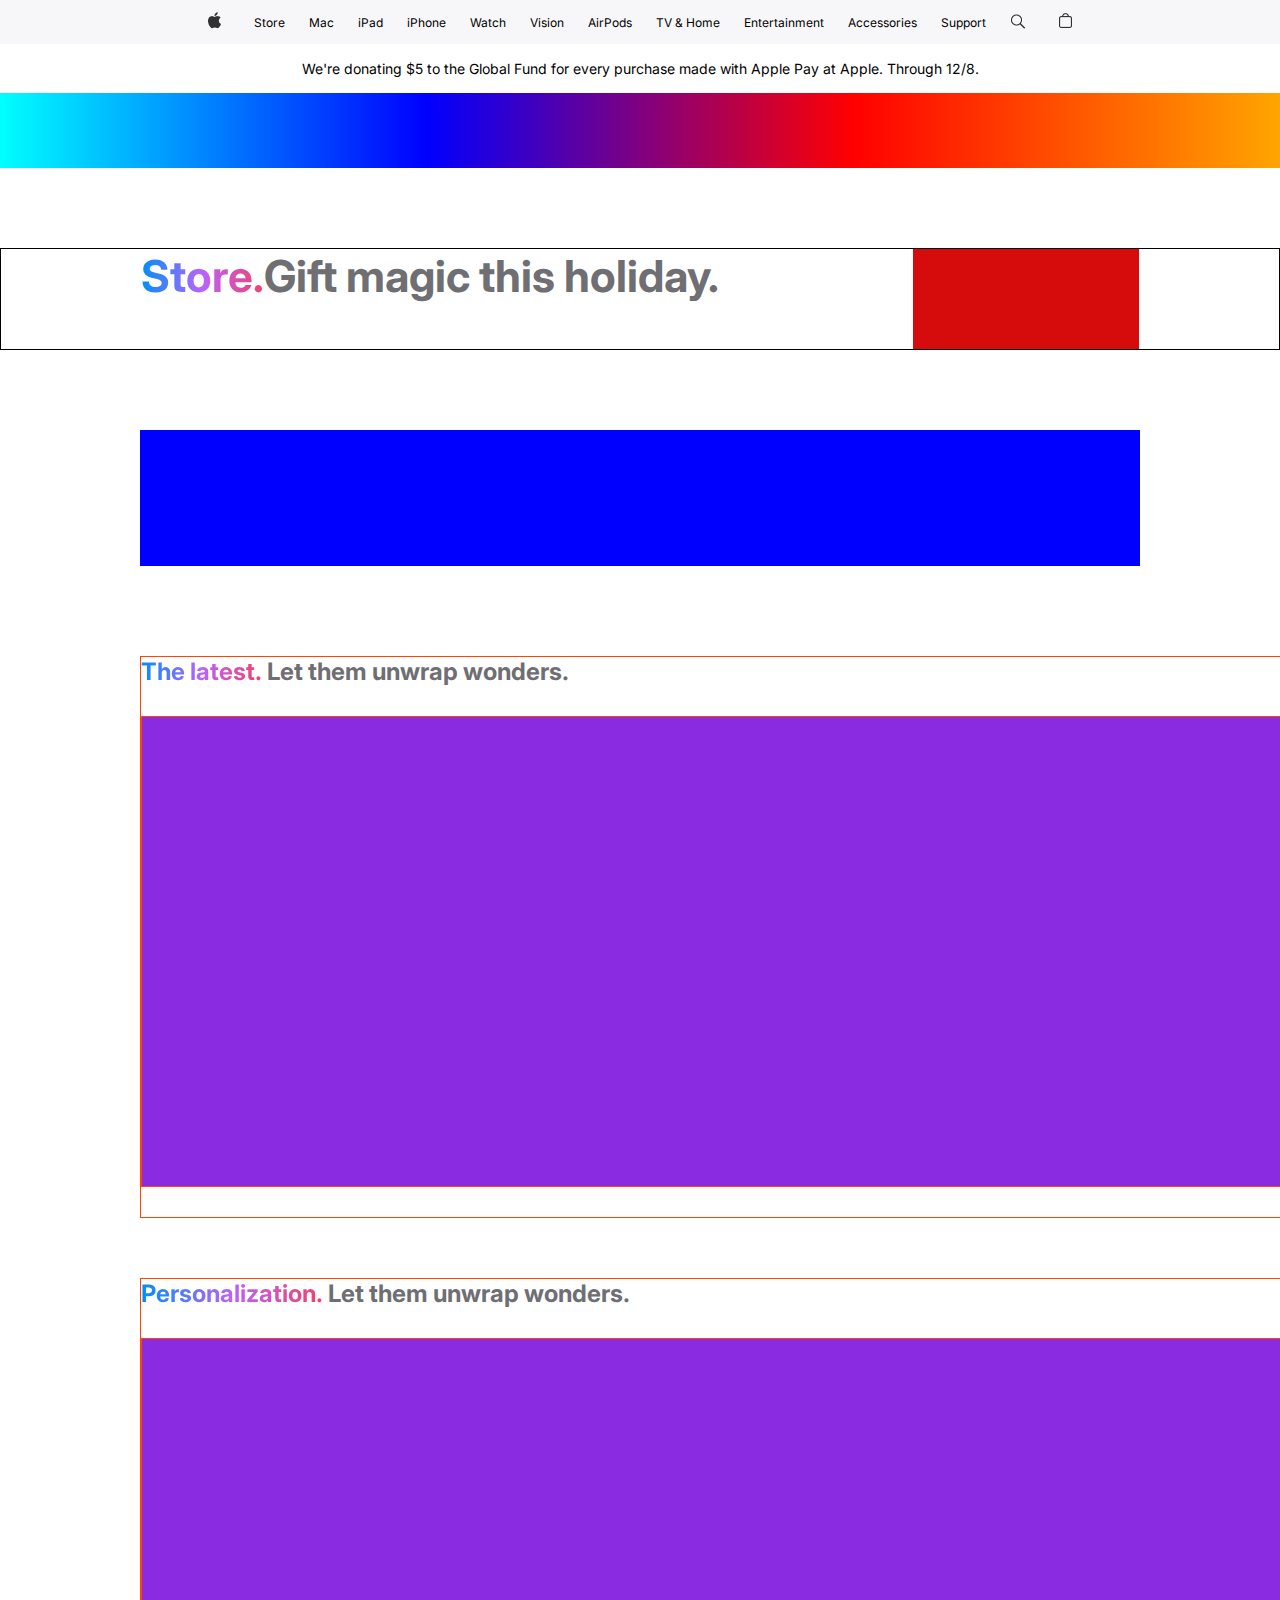
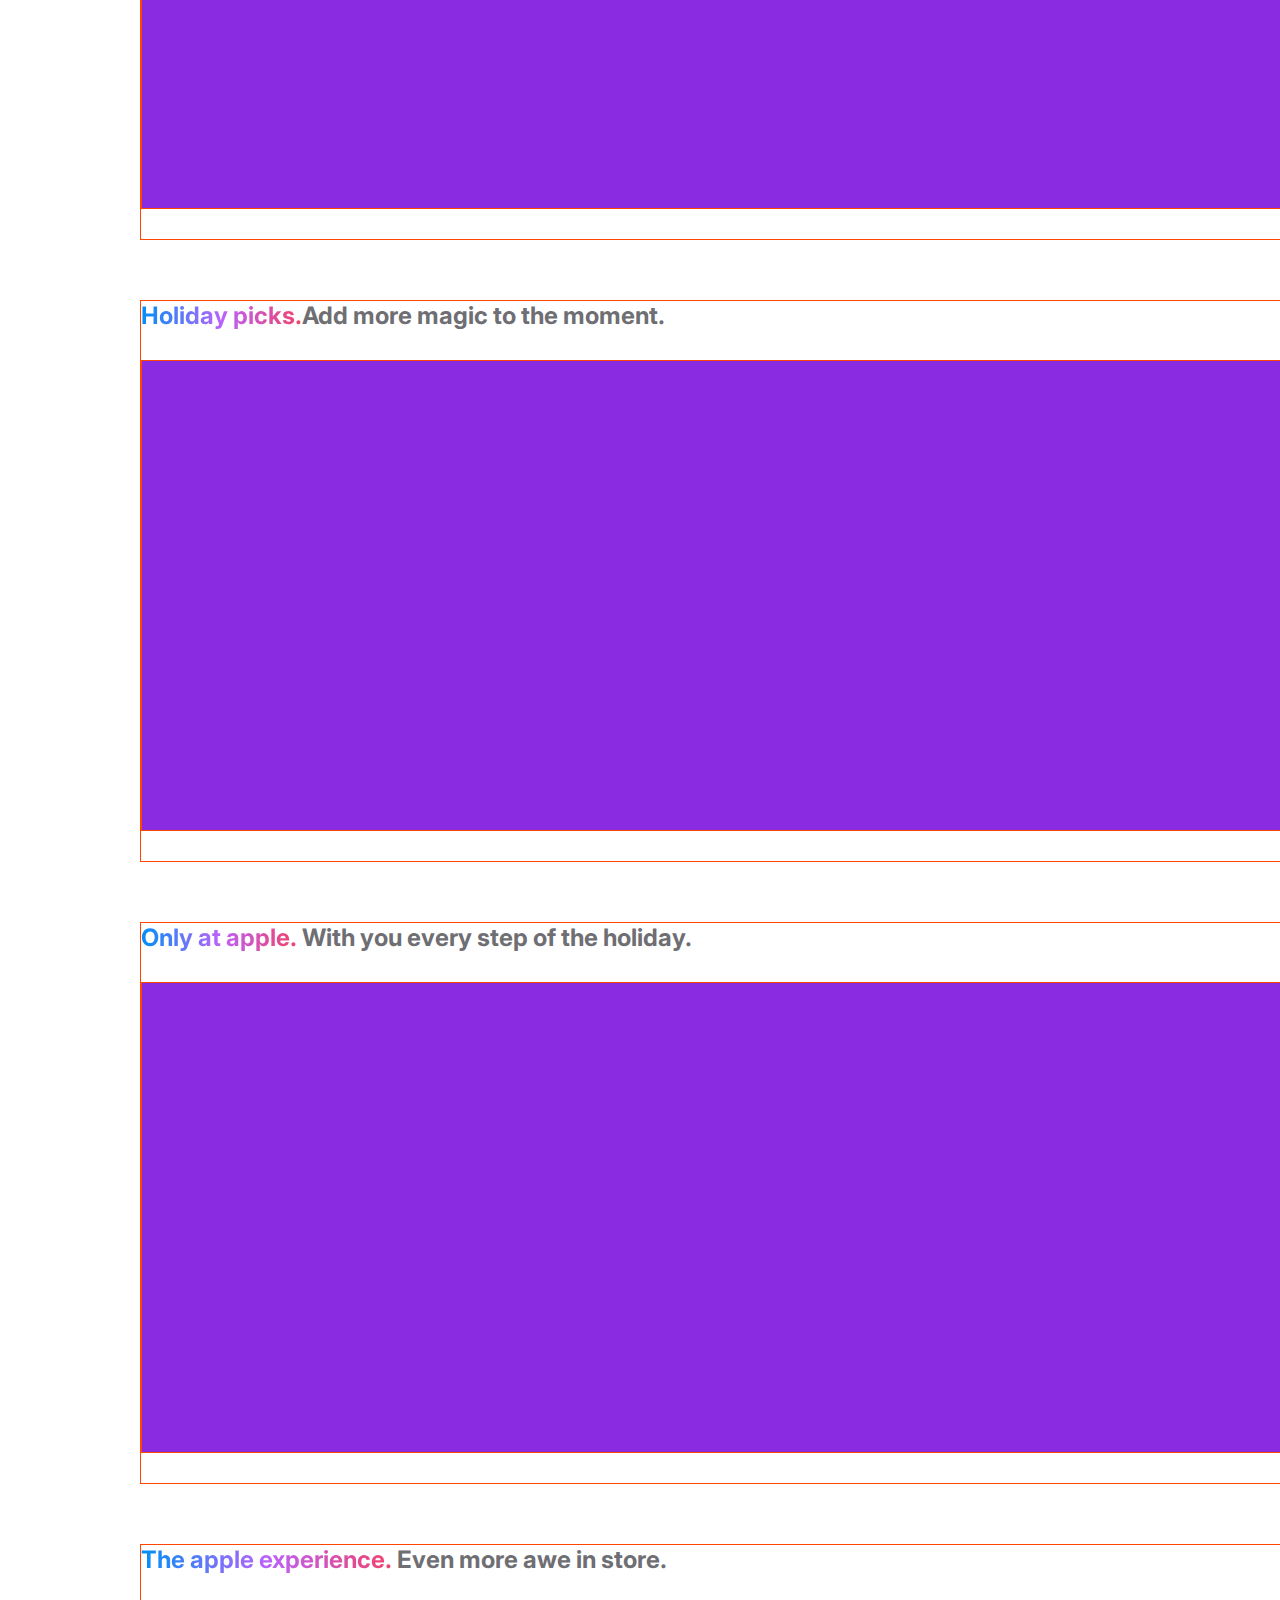
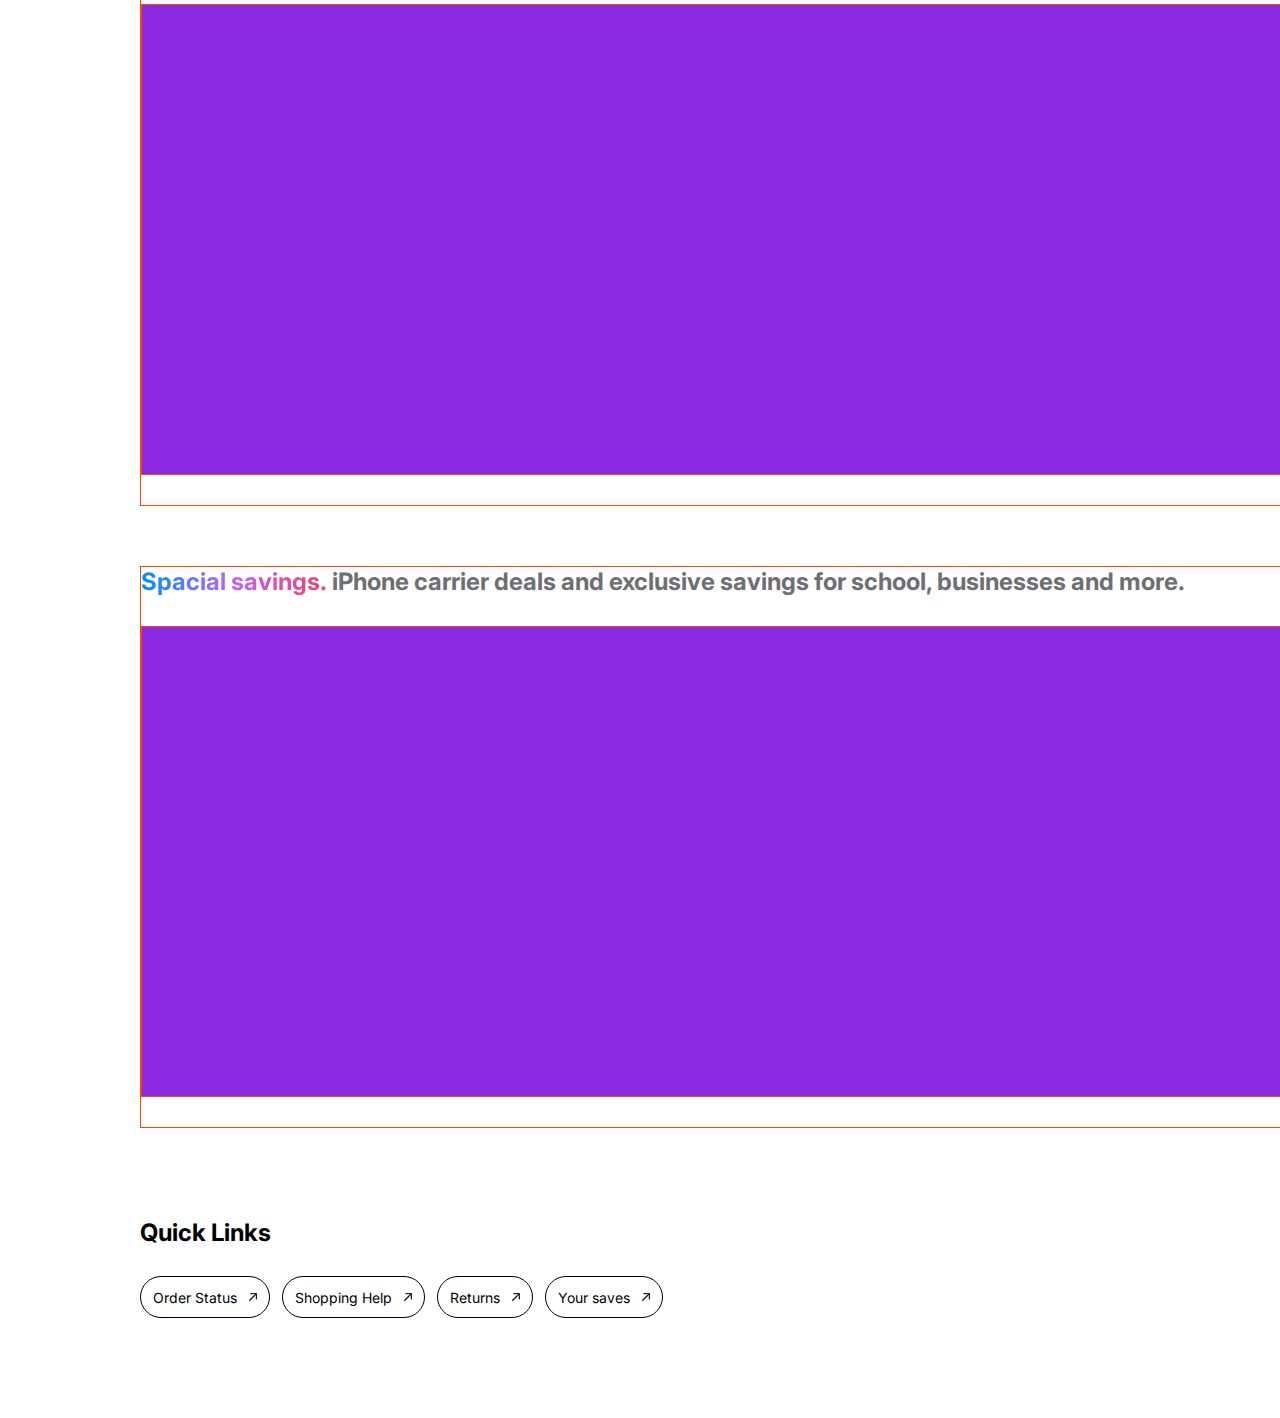
==== store.html @ 97eb2286 "day06" ====
<!DOCTYPE html>
<html lang="en">
  <head>
    <meta charset="UTF-8" />
    <meta name="viewport" content="width=device-width, initial-scale=1.0" />
    <title>Apple Store</title>
    <link rel="stylesheet" href="./store.css" />
    <link rel="preconnect" href="https://fonts.googleapis.com" />
    <link rel="preconnect" href="https://fonts.gstatic.com" crossorigin />
    <link
      href="https://fonts.googleapis.com/css2?family=Bebas+Neue&family=Hanuman:wght@100;300;400;700;900&family=Inter:ital,opsz,wght@0,14..32,100..900;1,14..32,100..900&family=Montserrat:ital,wght@0,100..900;1,100..900&display=swap"
      rel="stylesheet"
    />
  </head>
  <body>
    <header class="header">
      <nav class="navigation">
        <a class="navigating-images"
          ><img src="./images-logo/Item → Link - Apple.png" alt="apple"
        /></a>
        <a href="./store.html">Store</a>
        <a href="">Mac</a>
        <a href="">iPad</a>
        <a href="">iPhone</a>
        <a href="">Watch</a>
        <a href="">Vision</a>
        <a href="">AirPods</a>
        <a href="">TV & Home</a>
        <a href="">Entertainment</a>
        <a href="">Accessories</a>
        <a href="">Support</a>
        <a class="navigating-images" href=""
          ><img src="./images-logo/SVG.png" alt="search"
        /></a>
        <a class="navigating-images" href=""
          ><img src="./images-logo/Button - Shopping Bag.png" alt="shopping"
        /></a>
      </nav>

      <div class="promotion">
        We're donating $5 to the Global Fund for every purchase made with Apple
        Pay at Apple. Through 12/8.
      </div>
      <div class="gradient-shadow"></div>
      <div class="gift-magic-this-holiday">
        <div>
          <h1><span>Store. </span> Gift magic this holiday.</h1>
        </div>
        <div class="need-shoping-help"></div>
      </div>
      <div class="products-list">
        <div class="item01 items"></div>
        <div class="item02 items"></div>
        <div class="item03 items"></div>
        <div class="item04 items"></div>
        <div class="item05 items"></div>
        <div class="item06 items"></div>
        <div class="item07 items"></div>
        <div class="item08 items"></div>
        <div class="item09 items"></div>
        <div class="item10 items"></div>
        <div class="item11 items"></div>
      </div>
    </header>
    <main class="main">
      <div class="main-div-1">
        <h2><span>The latest.</span> Let them unwrap wonders.</h2>
        <div></div>
      </div>
      <div class="main-div-2">
        <h2><span>Personalization.</span> Let them unwrap wonders.</h2>
        <div></div>
      </div>
      <div class="main-div-3">
        <h2><span>Holiday picks.</span>Add more magic to the moment.</h2>
        <div></div>
      </div>
      <div class="main-div-4">
        <h2><span>Only at apple.</span> With you every step of the holiday.</h2>
        <div></div>
      </div>
      <div class="main-div-5">
        <h2><span>The apple experience.</span> Even more awe in store.</h2>
        <div></div>
      </div>
      <div class="main-div-6">
        <h2>
          <span>Spacial savings.</span> iPhone carrier deals and exclusive
          savings for school, businesses and more.
        </h2>
        <div></div>
      </div>
    </main>
    <footer class="footer">
      <h2>Quick Links</h2>
      <div>
        <div>Order Status<span></span></div>
        <div>Shopping Help<span></span></div>
        <div>Returns<span></span></div>
        <div>Your saves<span></span></div>
      </div>
    </footer>
  </body>
</html>
---- store.css ----
* {
  margin: 0px;
  padding: 0px;
  font-family: "inter";
}
.header {
  width: 100vw;
  display: flex;
  flex-direction: column;
  font-weight: 400;
}
.header * {
  display: flex;
  justify-content: center;
  align-items: center;
  color: black;
}
.navigation a {
  text-decoration: none;
}
.navigation {
  gap: 24px;
  height: 44px;
  font-size: 12px;
  background: #f5f5f7cc;
}

.promotion {
  height: 44px;
  font-size: 14px;
  text-align: center;
  padding: 16px 10px;
  height: min-content;
}

.gradient-shadow {
  width: 100vw;
  height: 75px;

  background: linear-gradient(to right, cyan, blue, red, orange);
}

.gift-magic-this-holiday {
  margin: 80px 0px;
  width: auto;
  height: 100px;
  padding: 0px 140px;
  justify-content: space-between;
  border: 1px solid black;
}

.gift-magic-this-holiday div:first-child {
  width: max-content;
  margin-bottom: auto;
}

.gift-magic-this-holiday div:first-child h1 {
  color: #6e6e73;
  font-size: 44px;
  font-weight: 700;
}
.gift-magic-this-holiday div:first-child h1 span {
  background: linear-gradient(90deg, #0090f7 0%, #ba62fc 50%, #f2416b 100%);
  background-clip: text;
  color: transparent;
}

.gift-magic-this-holiday div:last-child {
  width: 226px;
  height: 100%;
  background-color: rgb(214, 12, 12);
}
.need-shoping-help {
  display: grid;
  /* grid-template-columns:; */
  grid-template-rows: repeat(2, 1fr);
  gap: 16px;
}
.products-list {
  width: 100;
  height: 136px;
  padding: 0px 140px;
  justify-content: space-between;
}
.items {
  width: 136px;
  height: 100%;
  background-color: blue;
}

.main {
  margin: 60px 0px;
  padding-left: 140px;
  display: flex;
  flex-direction: column;
  justify-content: space-between;
}

.main div {
  height: 560px;
  width: 100%;
  border: 1px solid orangered;
  display: flex;
  flex-direction: column;
  justify-content: space-between;
  margin: 30px 0px;
}

.main div div {
  background-color: blueviolet;
  height: 500px;
}

.main div h2 span {
  background: linear-gradient(90deg, #0090f7 0%, #ba62fc 50%, #f2416b 100%);
  background-clip: text;
  color: transparent;
  font-size: 24px;
  font-weight: 700;
}

.main div h2 {
  color: #6e6e73;
}

.footer {
  width: 100%;
  height: 100px;
  margin: 0px 0px 100px 140px;
  display: flex;
  flex-direction: column;
  justify-content: space-between;
}

.footer div {
  display: flex;
  gap: 12px;
}
.footer div div {
  border: 1px solid black;
  border-radius: 100px;
  height: 40px;
  align-items: center;
  font-size: 14px;
  padding: 0px 12px;
}

.footer div div span {
  width: 8px;
  height: 8px;
  background: url(.//images-logo/Vector\(2\).png) center/cover no-repeat;
}
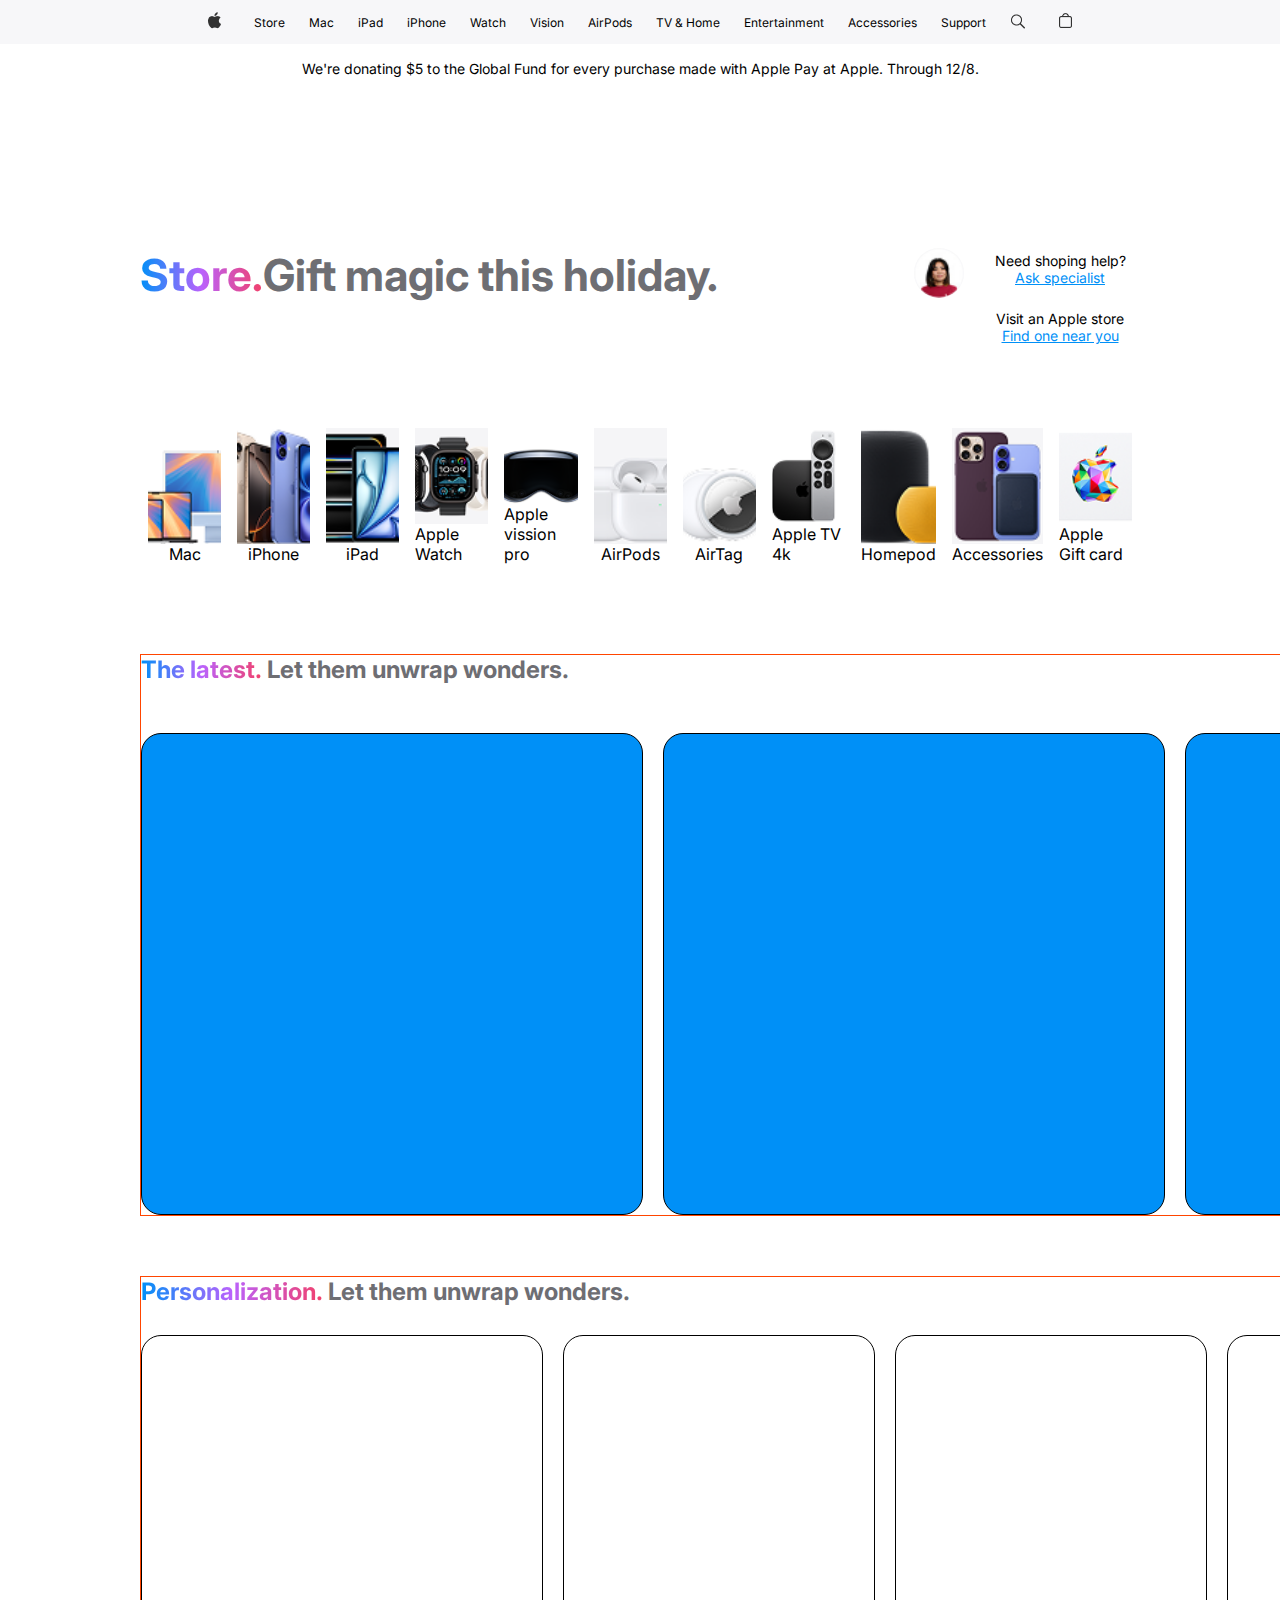
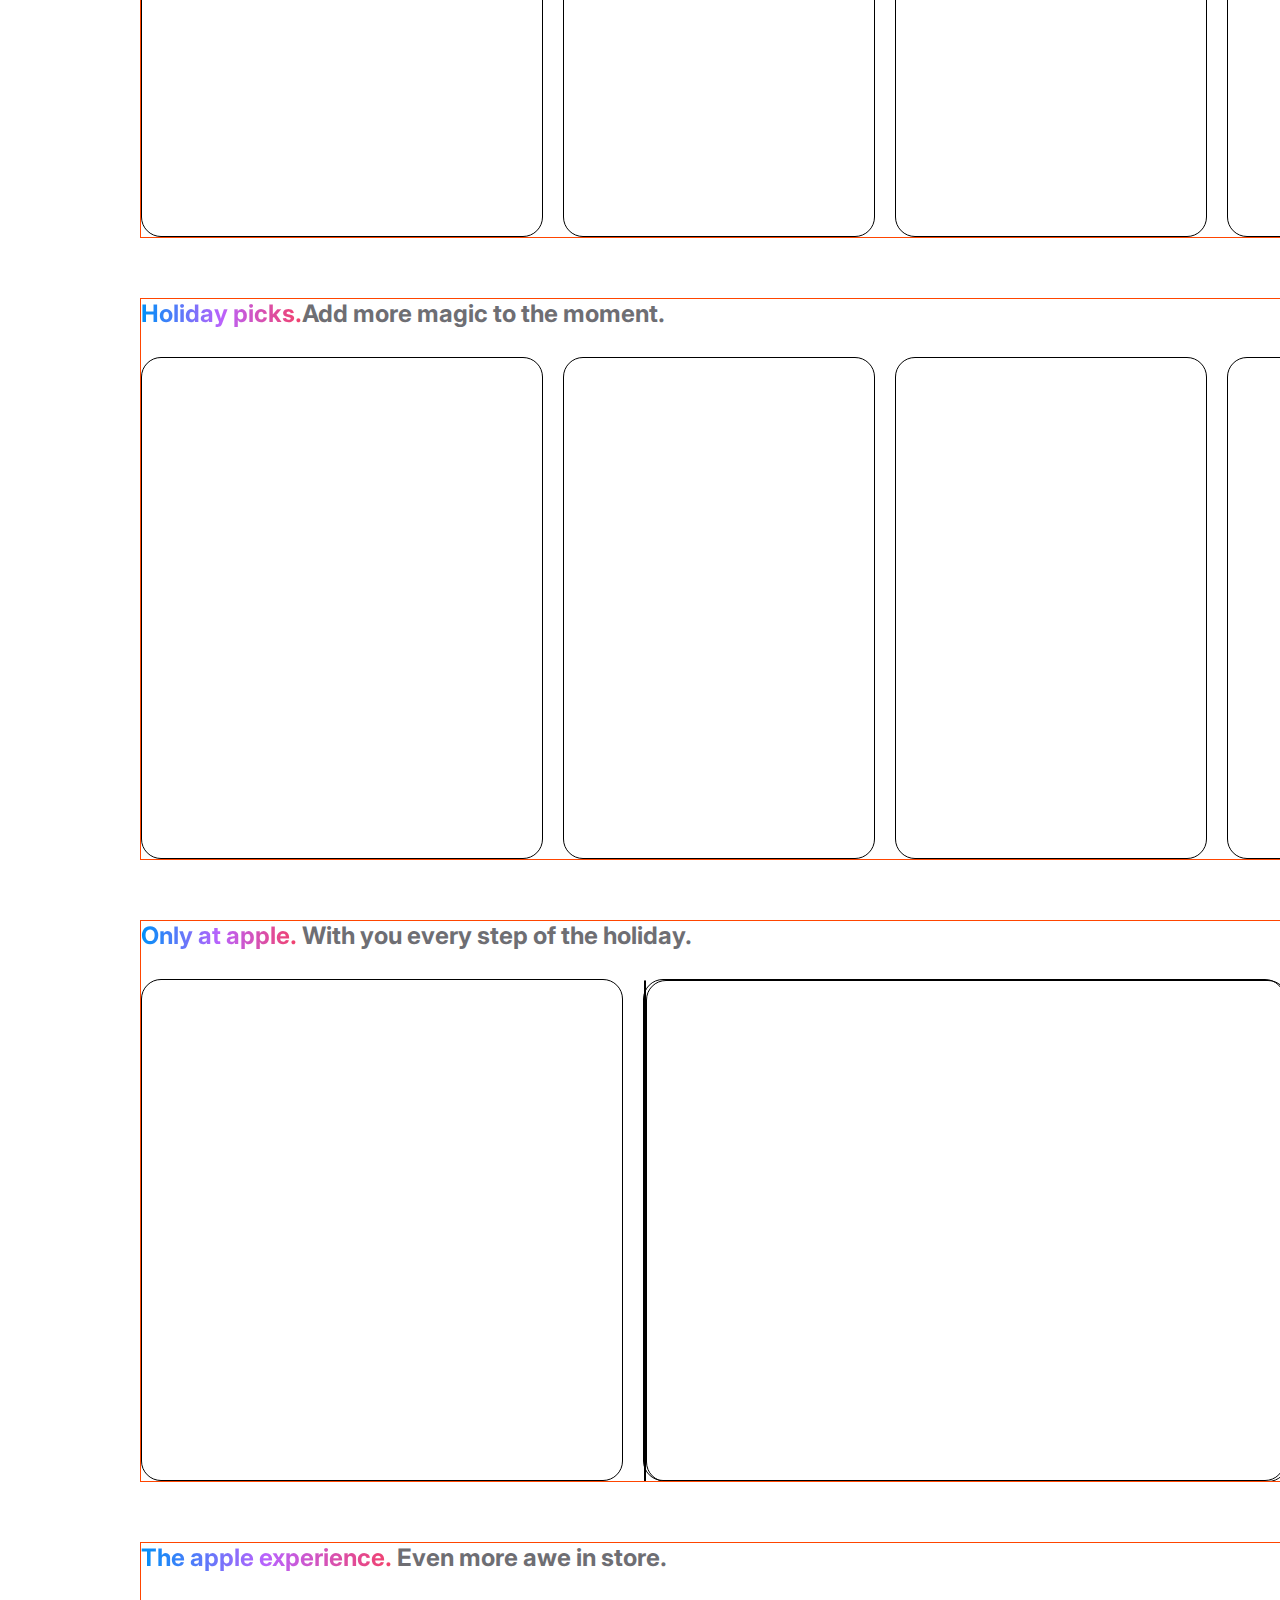
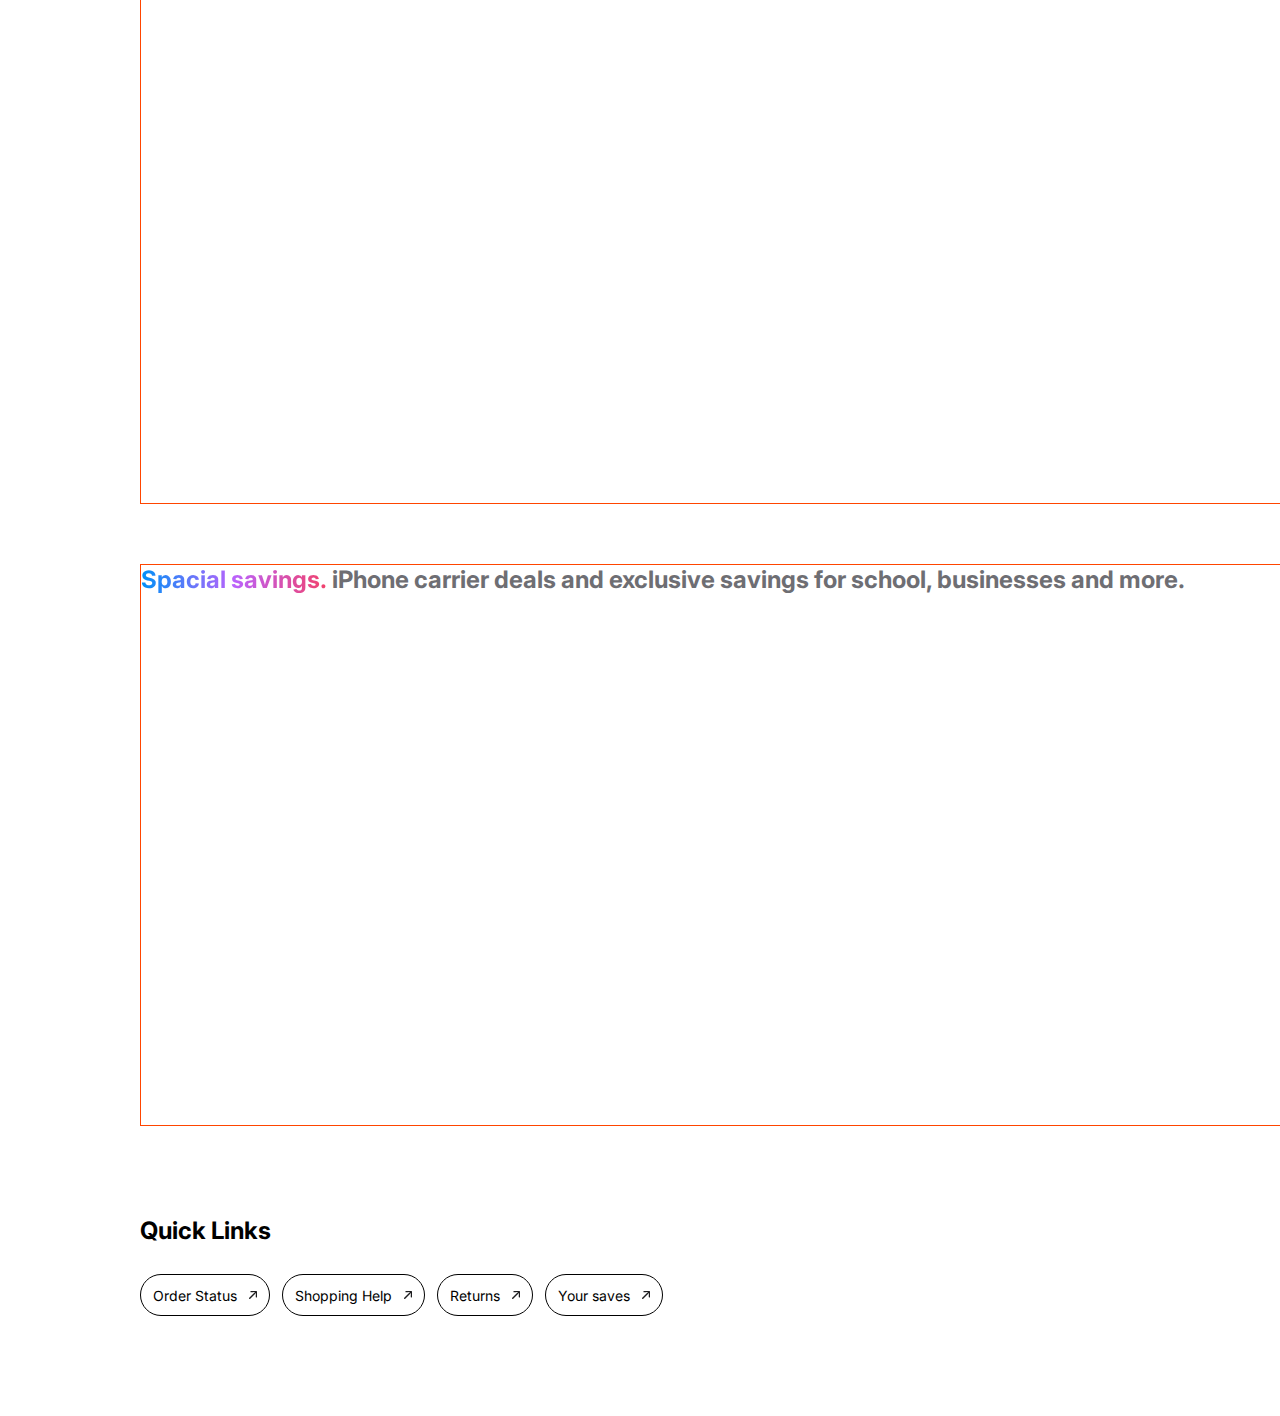
==== commit aab3a4dd: "aa" ====
--- a/store.html
+++ b/store.html
@@ -44,53 +44,143 @@
       <div class="gradient-shadow"></div>
       <div class="gift-magic-this-holiday">
         <div>
-          <h1><span>Store. </span> Gift magic this holiday.</h1>
+          <h1><span>Store.</span> Gift magic this holiday.</h1>
         </div>
-        <div class="need-shoping-help"></div>
+        <div class="need-shoping-help">
+          <div class="need-shoping-help-prf"></div>
+          <div class="need-shoping-help-ask">
+            <p>Need shoping help?</p>
+            <p>Ask specialist</p>
+          </div>
+          <div class="need-shoping-help-find">
+            <p>Visit an Apple store</p>
+            <p>Find one near you</p>
+          </div>
+        </div>
       </div>
+
       <div class="products-list">
-        <div class="item01 items"></div>
-        <div class="item02 items"></div>
-        <div class="item03 items"></div>
-        <div class="item04 items"></div>
-        <div class="item05 items"></div>
-        <div class="item06 items"></div>
-        <div class="item07 items"></div>
-        <div class="item08 items"></div>
-        <div class="item09 items"></div>
-        <div class="item10 items"></div>
-        <div class="item11 items"></div>
+        <div class="item01 items">
+          <div class="item-img01"></div>
+          <p>Mac</p>
+        </div>
+        <div class="item02 items">
+          <div class="item-img02"></div>
+          <p>iPhone</p>
+        </div>
+        <div class="item03 items">
+          <div class="item-img03"></div>
+          <p>iPad</p>
+        </div>
+        <div class="item04 items">
+          <div class="item-img04"></div>
+          <p>Apple Watch</p>
+        </div>
+        <div class="item05 items">
+          <div class="item-img05"></div>
+          <p>Apple vission pro</p>
+        </div>
+        <div class="item06 items">
+          <div class="item-img06"></div>
+          <p>AirPods</p>
+        </div>
+        <div class="item07 items">
+          <div class="item-img07"></div>
+          <p>AirTag</p>
+        </div>
+        <div class="item08 items">
+          <div class="item-img08"></div>
+          <p>Apple TV 4k</p>
+        </div>
+        <div class="item09 items">
+          <div class="item-img09"></div>
+          <p>Homepod</p>
+        </div>
+        <div class="item10 items">
+          <div class="item-img10"></div>
+          <p>Accessories</p>
+        </div>
+        <div class="item11 items">
+          <div class="item-img11"></div>
+          <p>Apple Gift card</p>
+        </div>
       </div>
     </header>
+
     <main class="main">
-      <div class="main-div-1">
+      <div class="main-div-1 main-div">
         <h2><span>The latest.</span> Let them unwrap wonders.</h2>
-        <div></div>
+        <div class="main-section01 section">
+          <div></div>
+          <div></div>
+          <div></div>
+          <div></div>
+          <div></div>
+          <div></div>
+        </div>
       </div>
-      <div class="main-div-2">
+      <div class="main-div-2 main-div">
         <h2><span>Personalization.</span> Let them unwrap wonders.</h2>
-        <div></div>
+        <div class="main-section02 section">
+          <div></div>
+          <div></div>
+          <div></div>
+          <div></div>
+          <div></div>
+          <div></div>
+          <div></div>
+          <div></div>
+        </div>
       </div>
-      <div class="main-div-3">
+
+      <div class="main-div-3 main-div">
         <h2><span>Holiday picks.</span>Add more magic to the moment.</h2>
-        <div></div>
+        <div class="main-section03 section">
+          <div></div>
+          <div></div>
+          <div></div>
+          <div></div>
+          <div></div>
+          <div></div>
+          <div></div>
+          <div></div>
+          <div></div>
+        </div>
       </div>
-      <div class="main-div-4">
+
+      <div class="main-div-4 main-div">
         <h2><span>Only at apple.</span> With you every step of the holiday.</h2>
-        <div></div>
+        <div class="main-section04 section">
+          <div></div>
+          <div>
+            <div style="grid-row: 1 / 2; grid-column: 1 / 2"></div>
+            <div style="grid-row: 1 / 2; grid-column: 2 / 3"></div>
+            <div style="grid-row: 2 / 3; grid-column: 1 / 2"></div>
+            <div style="grid-row: 2 / 3; grid-column: 2 / 3"></div>
+          </div>
+          <div></div>
+          <div></div>
+          <div></div>
+          <div></div>
+          <div></div>
+          <div></div>
+        </div>
       </div>
-      <div class="main-div-5">
+
+      <div class="main-div-5 main-div">
         <h2><span>The apple experience.</span> Even more awe in store.</h2>
-        <div></div>
+        <div class="main-section05 section"></div>
       </div>
-      <div class="main-div-6">
+
+      <div class="main-div-6 main-div">
         <h2>
           <span>Spacial savings.</span> iPhone carrier deals and exclusive
           savings for school, businesses and more.
         </h2>
-        <div></div>
+        <div class="main-section06 section"></div>
       </div>
     </main>
+
     <footer class="footer">
       <h2>Quick Links</h2>
       <div>
--- a/store.css
+++ b/store.css
@@ -36,8 +36,8 @@
 .gradient-shadow {
   width: 100vw;
   height: 75px;
-
-  background: linear-gradient(to right, cyan, blue, red, orange);
+  background: url(./store-imgs/Gradienthr.png) no-repeat center/cover;
+  background: linear-gradient(to bottom, white);
 }
 
 .gift-magic-this-holiday {
@@ -46,7 +46,6 @@
   height: 100px;
   padding: 0px 140px;
   justify-content: space-between;
-  border: 1px solid black;
 }
 
 .gift-magic-this-holiday div:first-child {
@@ -65,16 +64,41 @@
   color: transparent;
 }
 
-.gift-magic-this-holiday div:last-child {
+.need-shoping-help {
   width: 226px;
   height: 100%;
-  background-color: rgb(214, 12, 12);
-}
-.need-shoping-help {
   display: grid;
-  /* grid-template-columns:; */
+  grid-template-columns: 50px 1fr;
   grid-template-rows: repeat(2, 1fr);
   gap: 16px;
+  font-size: 14px;
+}
+
+.need-shoping-help div:first-child {
+  grid-column: 1 / 2;
+  grid-row: 1 / 3;
+  width: 100%;
+  height: 50%;
+  background: url(./store-imgs/store-chat-holiday-specialist-icon-202411_AV3.png)
+    center/cover no-repeat;
+  border: #6e6e73;
+  border-radius: 50%;
+}
+.need-shoping-help-ask {
+  grid-column: 2 / 3;
+  grid-row: 1 / 2;
+  display: flex;
+  flex-direction: column;
+}
+.need-shoping-help-find {
+  grid-column: 2 / 3;
+  grid-row: 2 / 3;
+  display: flex;
+  flex-direction: column;
+}
+.need-shoping-help div:not(.need-shoping-help-prf) p:nth-child(2) {
+  color: #0090f7;
+  text-decoration: underline;
 }
 .products-list {
   width: 100;
@@ -85,7 +109,59 @@
 .items {
   width: 136px;
   height: 100%;
-  background-color: blue;
+  padding: 16px 8px;
+  display: flex;
+  flex-direction: column;
+  justify-content: space-between;
+}
+
+.products-list div {
+  width: 100%;
+  height: 100%;
+}
+.item-img01 {
+  background: url(./store-imgs/sotre-products/store-card-13-mac-nav-202410.png)
+    no-repeat center/cover;
+}
+.item-img02 {
+  background: url(./store-imgs/sotre-products/store-card-13-iphone-nav-202409_GEO_US.png)
+    center/cover no-repeat;
+}
+.item-img03 {
+  background: url(./store-imgs/sotre-products/store-card-13-ipad-nav-202405.png)
+    center/cover no-repeat;
+}
+.item-img04 {
+  background: url(./store-imgs/sotre-products/store-card-13-watch-nav-202409.png)
+    center/cover no-repeat;
+}
+.item-img05 {
+  background: url(./store-imgs/sotre-products/store-card-13-vision-pro-nav-202401.png)
+    center/cover no-repeat;
+}
+.item-img06 {
+  background: url(./store-imgs/sotre-products/store-card-13-airpods-nav-202409.png)
+    center/cover no-repeat;
+}
+.item-img07 {
+  background: url(./store-imgs/sotre-products/store-card-13-airtags-nav-202108.png)
+    center/cover no-repeat;
+}
+.item-img08 {
+  background: url(./store-imgs/sotre-products/store-card-13-appletv-nav-202210.png)
+    center/cover no-repeat;
+}
+.item-img09 {
+  background: url(./store-imgs/sotre-products/store-card-13-homepod-nav-202301.png)
+    center/cover no-repeat;
+}
+.item-img10 {
+  background: url(./store-imgs/sotre-products/store-card-13-accessories-nav-202409.png)
+    center/cover no-repeat;
+}
+.item-img11 {
+  background: url(./store-imgs/sotre-products/store-card-13-holiday-giftcards-asit-agc-nav-202111.png)
+    center/cover no-repeat;
 }
 
 .main {
@@ -96,7 +172,7 @@
   justify-content: space-between;
 }
 
-.main div {
+.main > div {
   height: 560px;
   width: 100%;
   border: 1px solid orangered;
@@ -106,8 +182,75 @@
   margin: 30px 0px;
 }
 
-.main div div {
-  background-color: blueviolet;
+.section {
+  display: flex;
+  align-items: center;
+  scrollbar-width: none;
+}
+.section div {
+  border: 1px solid black;
+  border-radius: 20px;
+}
+.main-section01 {
+  gap: 20px;
+  overflow-x: scroll;
+}
+.main-section02 {
+  overflow: scroll;
+  gap: 20px;
+}
+.main-section03 {
+  overflow: scroll;
+  gap: 20px;
+}
+.main-section01 div {
+  display: flex;
+  width: 500px;
+  height: 480px;
+  flex-shrink: 0;
+  background-color: #0090f7;
+}
+
+.main-section02 > div {
+  flex-shrink: 0;
+  height: 500px;
+  width: 310px;
+}
+.main-section02 div:first-child {
+  width: 400px;
+}
+
+.main-section03 > div {
+  flex-shrink: 0;
+  height: 500px;
+  width: 310px;
+}
+
+.main-section03 div:first-child {
+  width: 400px;
+}
+
+.main-section04 {
+  gap: 20px;
+  overflow: scroll;
+}
+
+.main-section04 > div {
+  width: 480px;
+  height: 500px;
+  flex-shrink: 0;
+}
+
+.main-section04 div:nth-child(2) {
+  display: grid;
+  width: 640px;
+  height: 500px;
+  grid-template-columns: repeat(2, 1fr);
+  grid-template-rows: repeat(2, 1fr);
+}
+
+.main-div {
+  border: 1px solid #0090f7;
   height: 500px;
 }
 
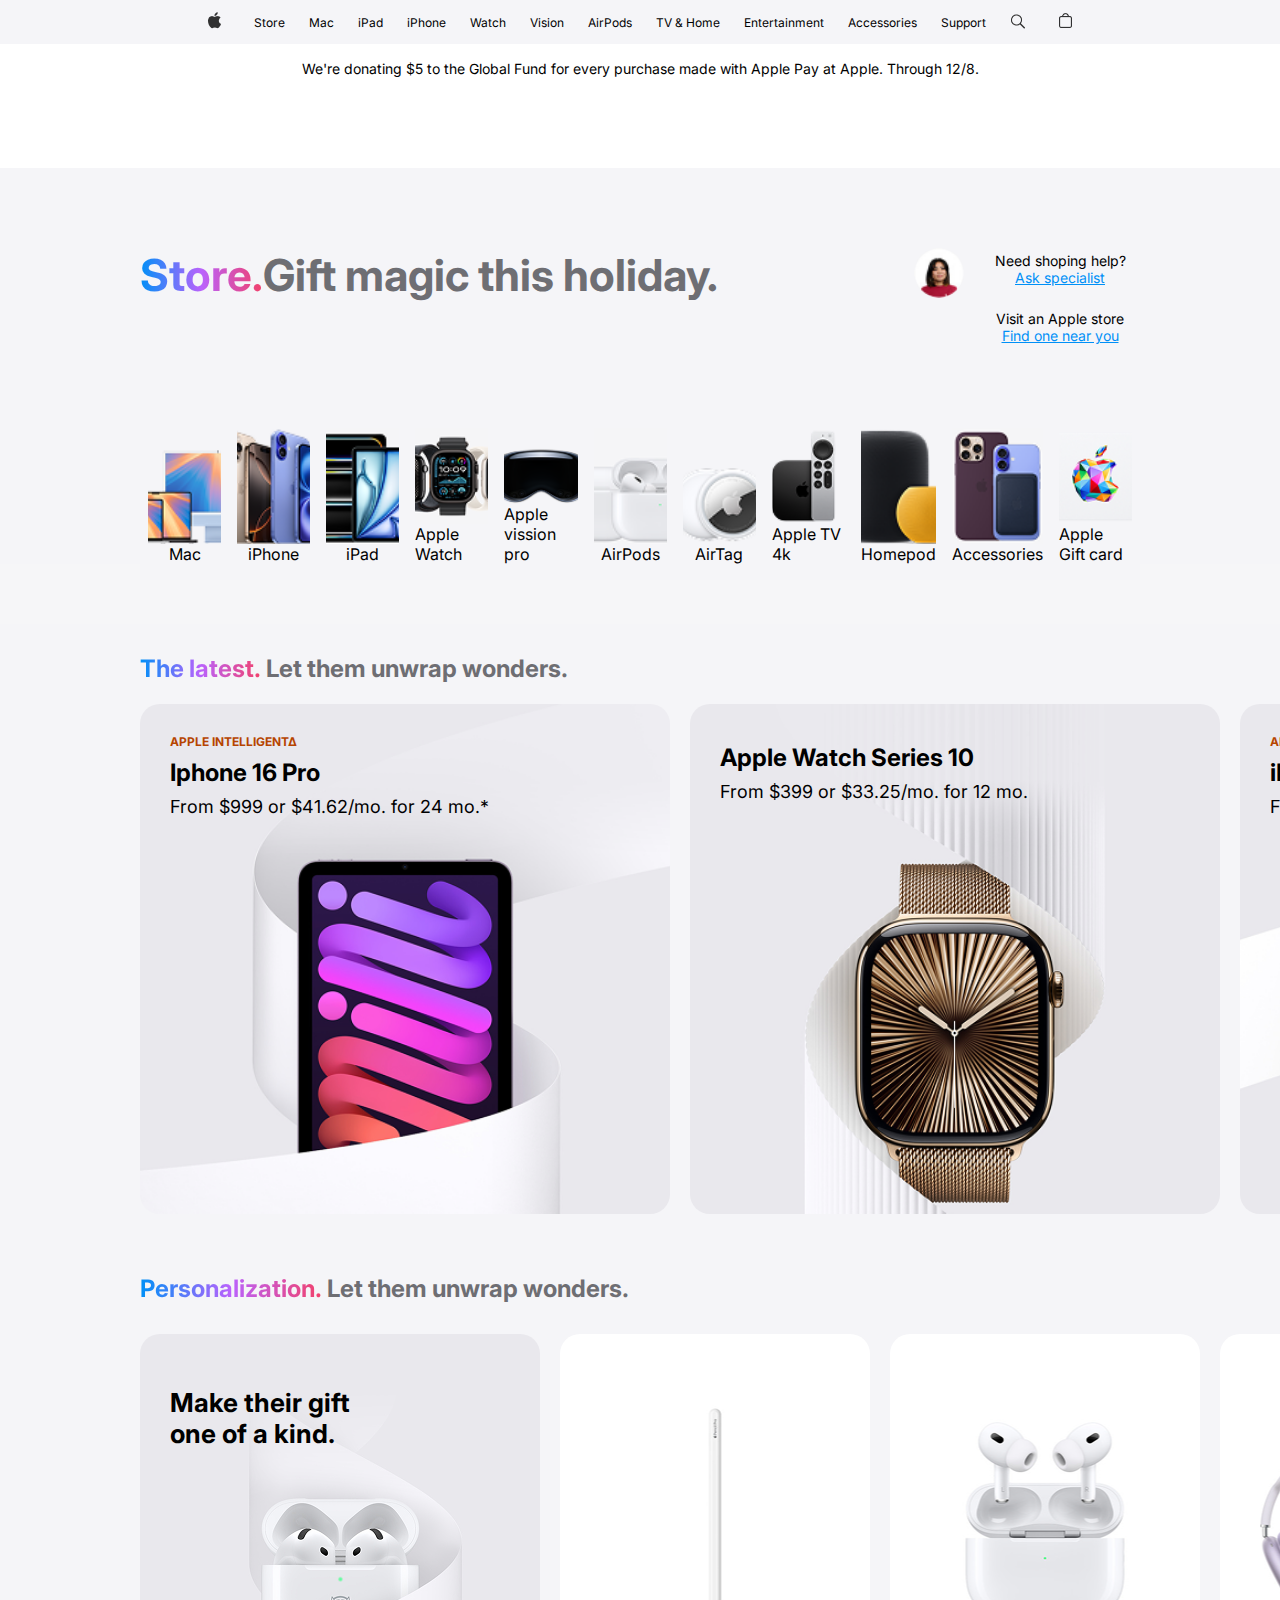
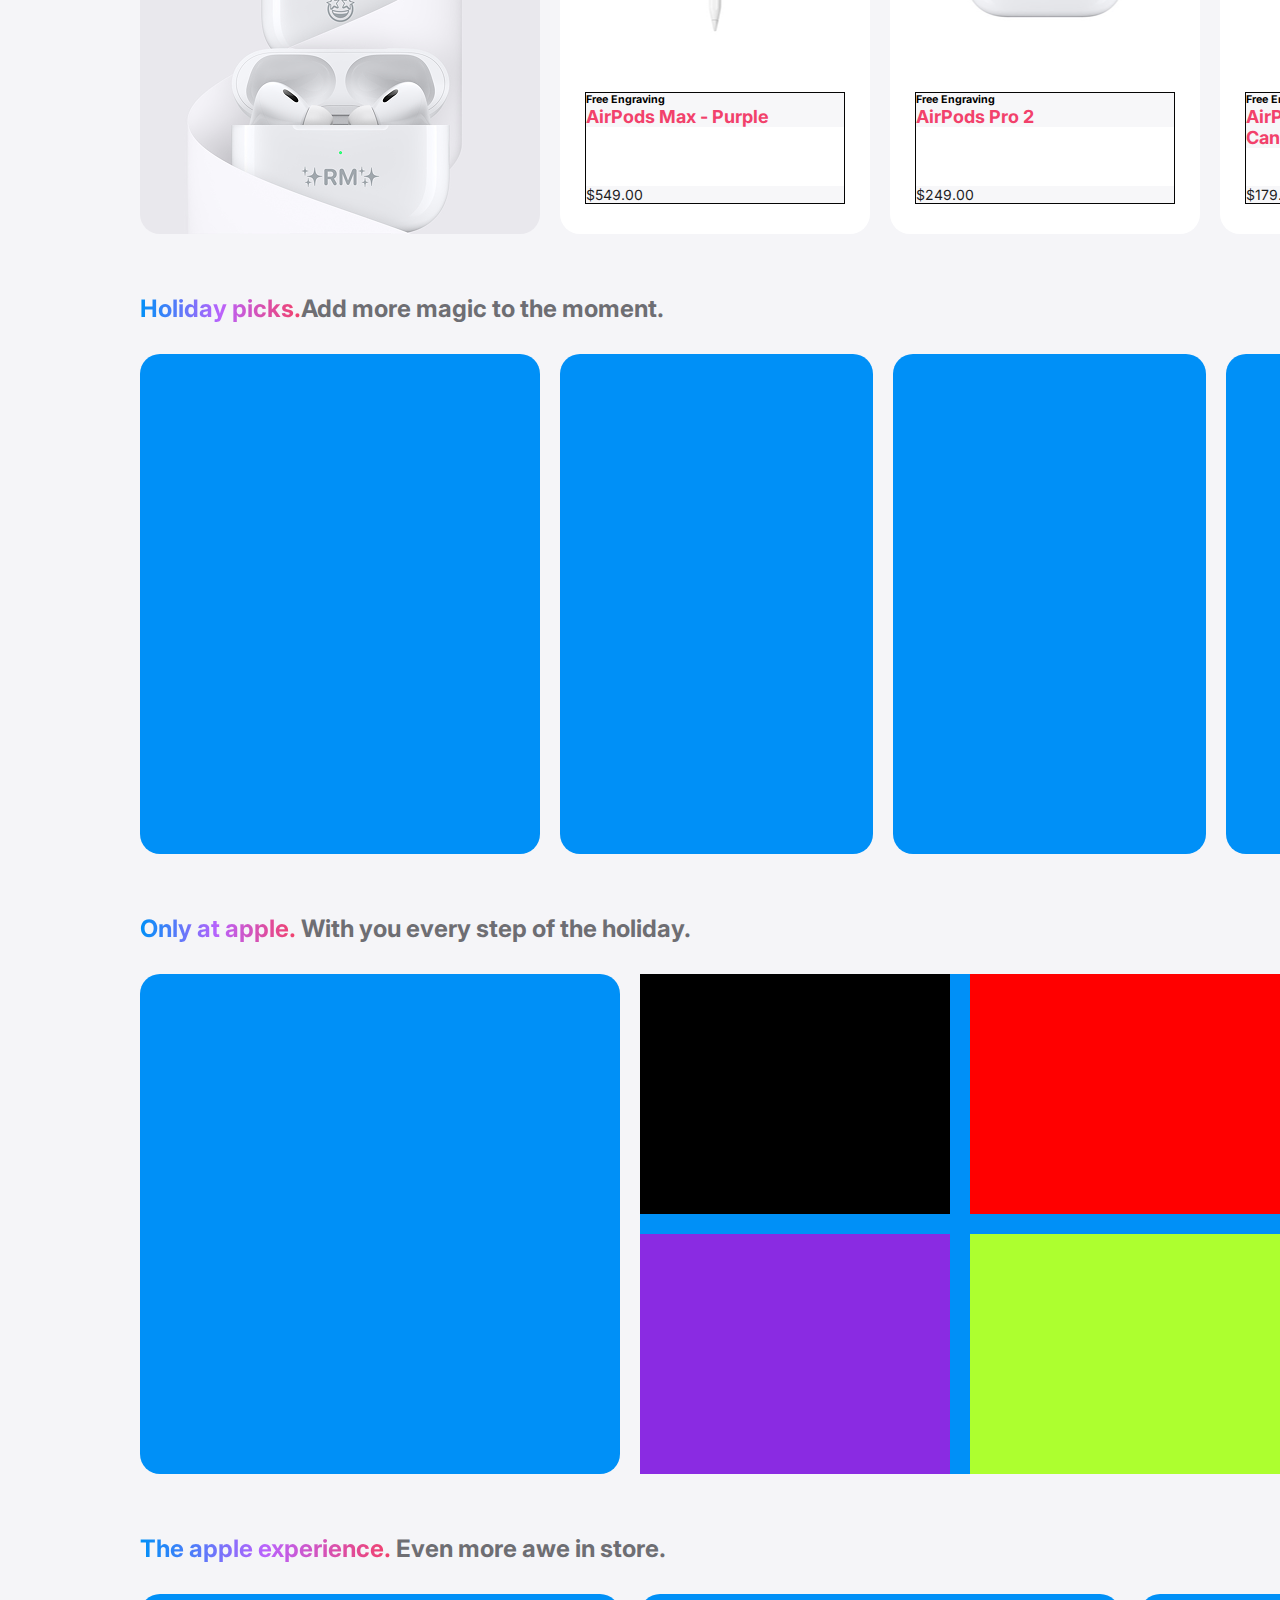
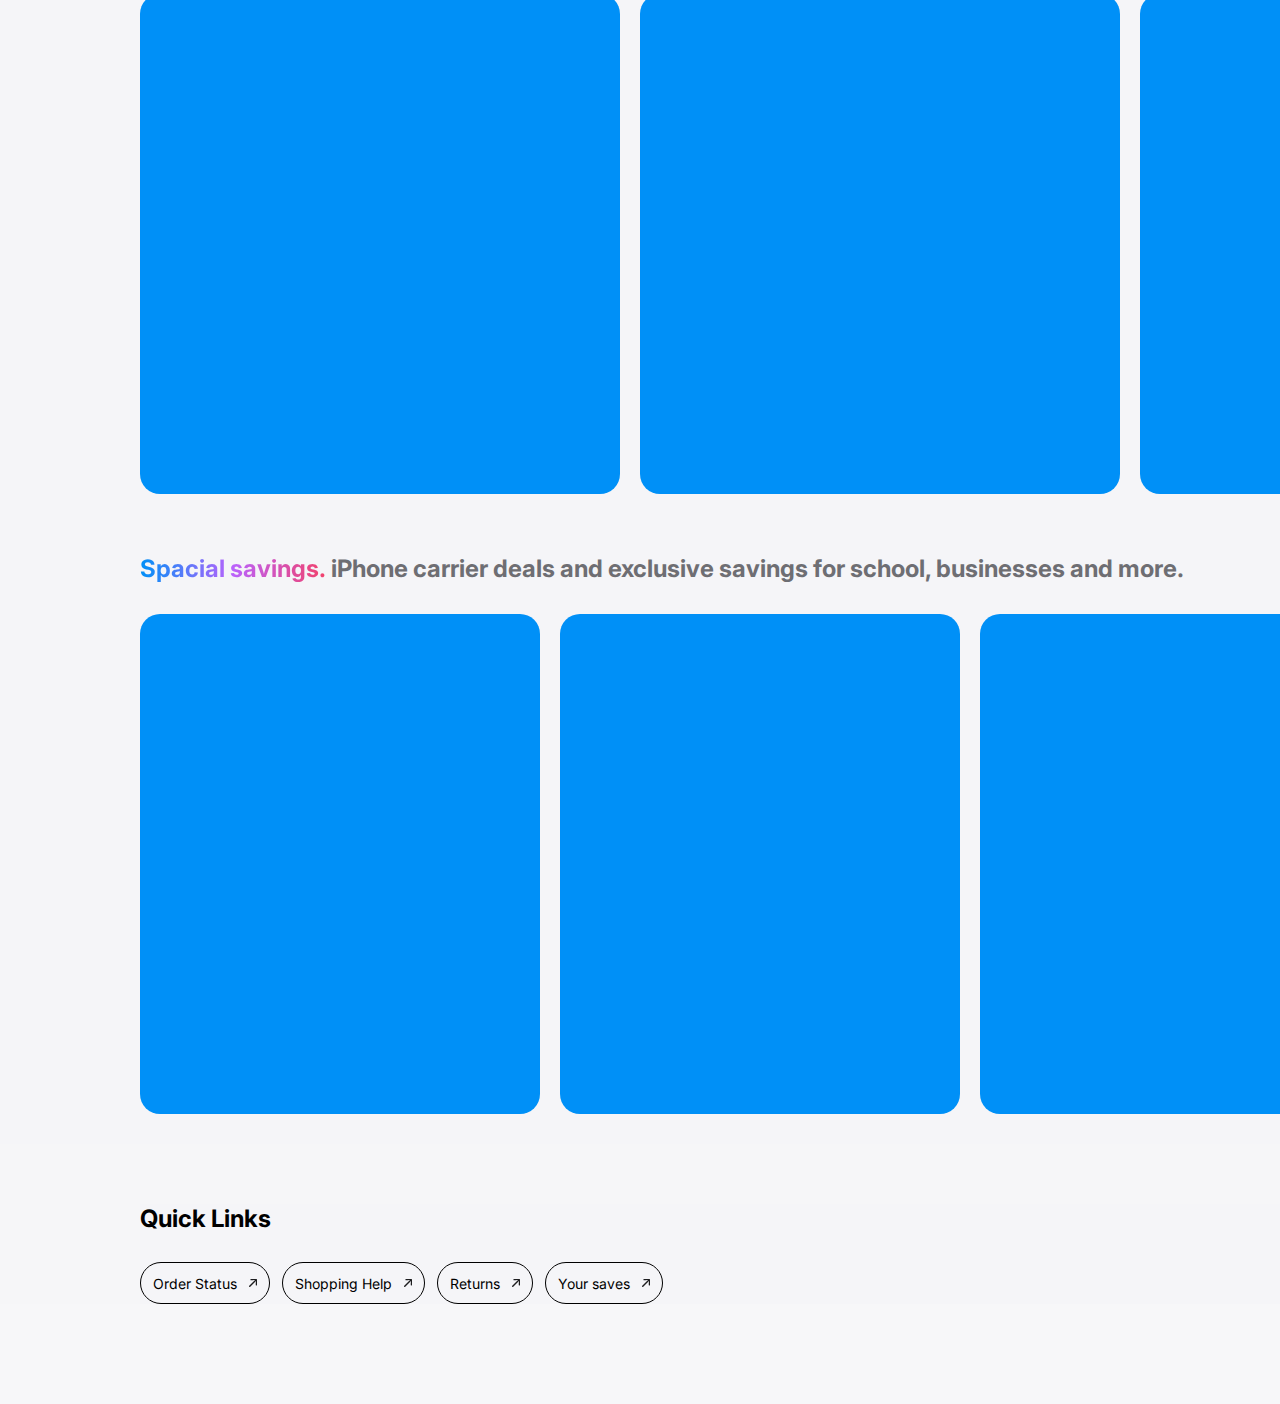
==== commit 118310ad: "aaaa" ====
--- a/store.html
+++ b/store.html
@@ -111,10 +111,26 @@
       <div class="main-div-1 main-div">
         <h2><span>The latest.</span> Let them unwrap wonders.</h2>
         <div class="main-section01 section">
-          <div></div>
-          <div></div>
-          <div></div>
-          <div></div>
+          <div>
+            <p>APPLE INTELLIGENT∆</p>
+            <h3>Iphone 16 Pro</h3>
+            <p>From $999 or $41.62/mo. for 24 mo.*</p>
+          </div>
+          <div>
+            <p style="display: block"></p>
+            <h3>Apple Watch Series 10</h3>
+            <p>From $399 or $33.25/mo. for 12 mo.</p>
+          </div>
+          <div>
+            <p>APPLE INTELLIGENT∆</p>
+            <h3>iPad Mini</h3>
+            <p>From $499 or $41.58/mo. for 12 mo.</p>
+          </div>
+          <div>
+            <p>APPLE INTELLIGENT∆</p>
+            <h3>MacBook Pro</h3>
+            <p>From $1599 or $133.25/mo. for 12 mo.</p>
+          </div>
           <div></div>
           <div></div>
         </div>
@@ -122,14 +138,49 @@
       <div class="main-div-2 main-div">
         <h2><span>Personalization.</span> Let them unwrap wonders.</h2>
         <div class="main-section02 section">
-          <div></div>
-          <div></div>
-          <div></div>
-          <div></div>
-          <div></div>
-          <div></div>
-          <div></div>
-          <div></div>
+          <div id="zzz">
+            <h3>Make their gift one of a kind.</h3>
+          </div>
+          <div>
+            <div></div>
+            <div>
+              <h6>Free Engraving</h6>
+              <h5>AirPods Max - Purple</h5>
+              <p>$549.00</p>
+            </div>
+          </div>
+          <div>
+            <div></div>
+            <div>
+              <h6>Free Engraving</h6>
+              <h5>AirPods Pro 2</h5>
+              <p>$249.00</p>
+            </div>
+          </div>
+          <div>
+            <div></div>
+            <div>
+              <h6>Free Engraving</h6>
+              <h5>AirPods 4 with Active Noise Cancellation</h5>
+              <p>$179.00</p>
+            </div>
+          </div>
+          <div>
+            <div></div>
+            <div>
+              <h6>New</h6>
+              <h5>Apple Pencil Pro</h5>
+              <p>$49.00</p>
+            </div>
+          </div>
+          <div>
+            <div></div>
+            <div></div>
+          </div>
+          <div>
+            <div></div>
+            <div></div>
+          </div>
         </div>
       </div>
 
@@ -153,13 +204,31 @@
         <div class="main-section04 section">
           <div></div>
           <div>
-            <div style="grid-row: 1 / 2; grid-column: 1 / 2"></div>
-            <div style="grid-row: 1 / 2; grid-column: 2 / 3"></div>
-            <div style="grid-row: 2 / 3; grid-column: 1 / 2"></div>
-            <div style="grid-row: 2 / 3; grid-column: 2 / 3"></div>
-          </div>
-          <div></div>
-          <div></div>
+            <div
+              style="
+                grid-row: 1 / 2;
+                grid-column: 1 / 2;
+                background-color: black;
+              "
+            ></div>
+            <div
+              style="grid-row: 1 / 2; grid-column: 2 / 3; background-color: red"
+            ></div>
+            <div
+              style="
+                grid-row: 2 / 3;
+                grid-column: 1 / 2;
+                background-color: blueviolet;
+              "
+            ></div>
+            <div
+              style="
+                grid-row: 2 / 3;
+                grid-column: 2 / 3;
+                background-color: greenyellow;
+              "
+            ></div>
+          </div>
           <div></div>
           <div></div>
           <div></div>
@@ -169,7 +238,15 @@
 
       <div class="main-div-5 main-div">
         <h2><span>The apple experience.</span> Even more awe in store.</h2>
-        <div class="main-section05 section"></div>
+        <div class="main-section05 section">
+          <div></div>
+          <div></div>
+          <div></div>
+          <div></div>
+          <div></div>
+          <div></div>
+          <div></div>
+        </div>
       </div>
 
       <div class="main-div-6 main-div">
@@ -177,7 +254,14 @@
           <span>Spacial savings.</span> iPhone carrier deals and exclusive
           savings for school, businesses and more.
         </h2>
-        <div class="main-section06 section"></div>
+        <div class="main-section06 section">
+          <div></div>
+          <div></div>
+          <div></div>
+          <div></div>
+          <div></div>
+          <div></div>
+        </div>
       </div>
     </main>
 
--- a/store.css
+++ b/store.css
@@ -2,7 +2,11 @@
   margin: 0px;
   padding: 0px;
   font-family: "inter";
-}
+  background: #f5f5f7cc;
+}
+/* body {
+  overflow-x: hidden;
+} */
 .header {
   width: 100vw;
   display: flex;
@@ -15,6 +19,7 @@
   align-items: center;
   color: black;
 }
+
 .navigation a {
   text-decoration: none;
 }
@@ -31,6 +36,7 @@
   text-align: center;
   padding: 16px 10px;
   height: min-content;
+  background-color: white;
 }
 
 .gradient-shadow {
@@ -57,6 +63,7 @@
   color: #6e6e73;
   font-size: 44px;
   font-weight: 700;
+  background-color: #f5f5f7cc;
 }
 .gift-magic-this-holiday div:first-child h1 span {
   background: linear-gradient(90deg, #0090f7 0%, #ba62fc 50%, #f2416b 100%);
@@ -175,7 +182,6 @@
 .main > div {
   height: 560px;
   width: 100%;
-  border: 1px solid orangered;
   display: flex;
   flex-direction: column;
   justify-content: space-between;
@@ -186,29 +192,22 @@
   display: flex;
   align-items: center;
   scrollbar-width: none;
-}
-.section div {
-  border: 1px solid black;
+  overflow-x: scroll;
+  gap: 20px;
+}
+.section > div {
   border-radius: 20px;
-}
-.main-section01 {
-  gap: 20px;
-  overflow-x: scroll;
-}
-.main-section02 {
-  overflow: scroll;
-  gap: 20px;
-}
-.main-section03 {
-  overflow: scroll;
-  gap: 20px;
-}
+  background-color: #0090f7;
+}
+
 .main-section01 div {
   display: flex;
+  flex-direction: column;
   width: 500px;
   height: 480px;
   flex-shrink: 0;
-  background-color: #0090f7;
+  padding: 30px 0 0 30px;
+  gap: 9px;
 }
 
 .main-section02 > div {
@@ -223,34 +222,40 @@
 .main-section03 > div {
   flex-shrink: 0;
   height: 500px;
-  width: 310px;
+  width: 313px;
 }
 
 .main-section03 div:first-child {
   width: 400px;
 }
 
-.main-section04 {
-  gap: 20px;
-  overflow: scroll;
-}
-
 .main-section04 > div {
   width: 480px;
   height: 500px;
   flex-shrink: 0;
 }
 
-.main-section04 div:nth-child(2) {
+.main-section04 > div:nth-child(2) {
   display: grid;
+  gap: 20px;
   width: 640px;
   height: 500px;
   grid-template-columns: repeat(2, 1fr);
   grid-template-rows: repeat(2, 1fr);
 }
 
+.main-section05 > div {
+  width: 480px;
+  height: 500px;
+  flex-shrink: 0;
+}
+
+.main-section06 > div {
+  width: 400px;
+  height: 500px;
+  flex-shrink: 0;
+}
 .main-div {
-  border: 1px solid #0090f7;
   height: 500px;
 }
 
@@ -293,3 +298,104 @@
   height: 8px;
   background: url(.//images-logo/Vector\(2\).png) center/cover no-repeat;
 }
+
+.main-section01 > div > p:first-child {
+  color: #b64400;
+  font-size: 12px;
+  font-weight: 700;
+  background-color: transparent;
+}
+.main-section01 > div > h3 {
+  font-size: 24px;
+  font-weight: 700;
+  background-color: transparent;
+}
+.main-section01 > div > p:last-child {
+  font-size: 18px;
+  font-weight: 400;
+  background-color: transparent;
+}
+.main-section01 div:first-child {
+  background: url(./store-imgs/mainclass-imgs/store-card-50-holiday-ipad-mini-202411.png)
+    center/cover no-repeat;
+}
+.main-section01 div:nth-child(2) {
+  background: url(./store-imgs/mainclass-imgs/store-card-50-holiday-watch-s10-202411.png)
+    center/cover no-repeat;
+}
+.main-section01 div:nth-child(3) {
+  background: url(./store-imgs/mainclass-imgs/store-card-50-holiday-iphone-pro-202411_GEO_US.png)
+    center/cover no-repeat;
+}
+.main-section01 div:nth-child(4) {
+  background: url(https://s3-alpha-sig.figma.com/img/8943/d8c5/85c4f4bb4720641745b1cce65bdd8f0e?Expires=1739750400&Key-Pair-Id=APKAQ4GOSFWCW27IBOMQ&Signature=VqKamVkKrNGMQTZlkBluw~pO6kbSfCvlxJanKZnRtgzYCuHV3xnLvOCKRO-HGKcN~FSY2m8G~mn2hL2EzYUrqPW2VF3zm-8mBB7qIdaXNJrspjoijOLcu5qa9vUK5yoqLHoATq9BVTIx8ori2PYkU05YM2LvWG8qYIJuSllUjkcWbh1PoANvLfJMbi9zmIiIHkFFKrTYrIABXaBQPPiuG6YKKEI3q6vXyc0I3tzn~dbbKKtAP~LeD5BnFSM8eo54~Fs83oEpB-GRsop--driV8PfCtylXqLA1z1AtlmhJ7PTbjzNXmi0YTgmjqbme-OxT1uyxukSXwB9dl8-3WJxrA__)
+    center/cover no-repeat;
+}
+
+.main-section02 div {
+  background-color: white;
+}
+.main-section02 #zzz > h3 {
+  font-size: 26px;
+  font-weight: 700;
+  width: 200px;
+  height: 70px;
+  background-color: transparent;
+  position: relative;
+  top: 53px;
+  left: 30px;
+}
+.main-section02 > #zzz {
+  background: url(./store-imgs/mainclass-imgs/store-card-40-holiday-engraving-202411.png)
+    center/cover no-repeat;
+}
+.main-section02 > div:not(#zzz) {
+  display: flex;
+  flex-direction: column;
+  justify-content: space-between;
+  align-items: center;
+}
+
+.main-section02 > div:not(#zzz) > div:first-child {
+  width: 230px;
+  height: 230px;
+  position: relative;
+  top: 71px;
+}
+.main-section02 > div:not(#zzz) > div:last-child {
+  width: 258px;
+  border: 1px solid #050505;
+  margin-bottom: 30px;
+  height: 110px;
+  display: flex;
+  flex-direction: column;
+}
+.main-section02 > div:not(#zzz) > div:last-child > p:last-child {
+  color: #1d1d1f;
+  font-size: 14px;
+  margin-top: auto;
+}
+.main-section02 > div:not(#zzz) > div:last-child > h5 {
+  /* color: #1d1d1f; */
+  font-size: 18px;
+  font-weight: 700;
+  color: #f2416b;
+}
+.main-section02 > div:nth-child(2) > div:first-child {
+  background: url(./store-imgs/mainclass-imgs/MX2D3.png) center/cover no-repeat;
+}
+.main-section02 > div:nth-child(3) > div:first-child {
+  background: url(./store-imgs/mainclass-imgs/airpods-pro-2-hero-select-202409.png)
+    center/cover no-repeat;
+}
+.main-section02 > div:nth-child(4) > div:first-child {
+  background: url(./store-imgs/mainclass-imgs/airpods-max-select-202409-purple.png)
+    center/cover no-repeat;
+}
+.main-section02 > div:nth-child(5) > div:first-child {
+  background: url(./store-imgs/mainclass-imgs/airpods-4-anc-select-202409.png)
+    center/cover no-repeat;
+}
+/* .main-section02 > div:nth-child(2) {
+  background: url(./store-imgs/mainclass-imgs/) center/cover no-repeat;
+} */
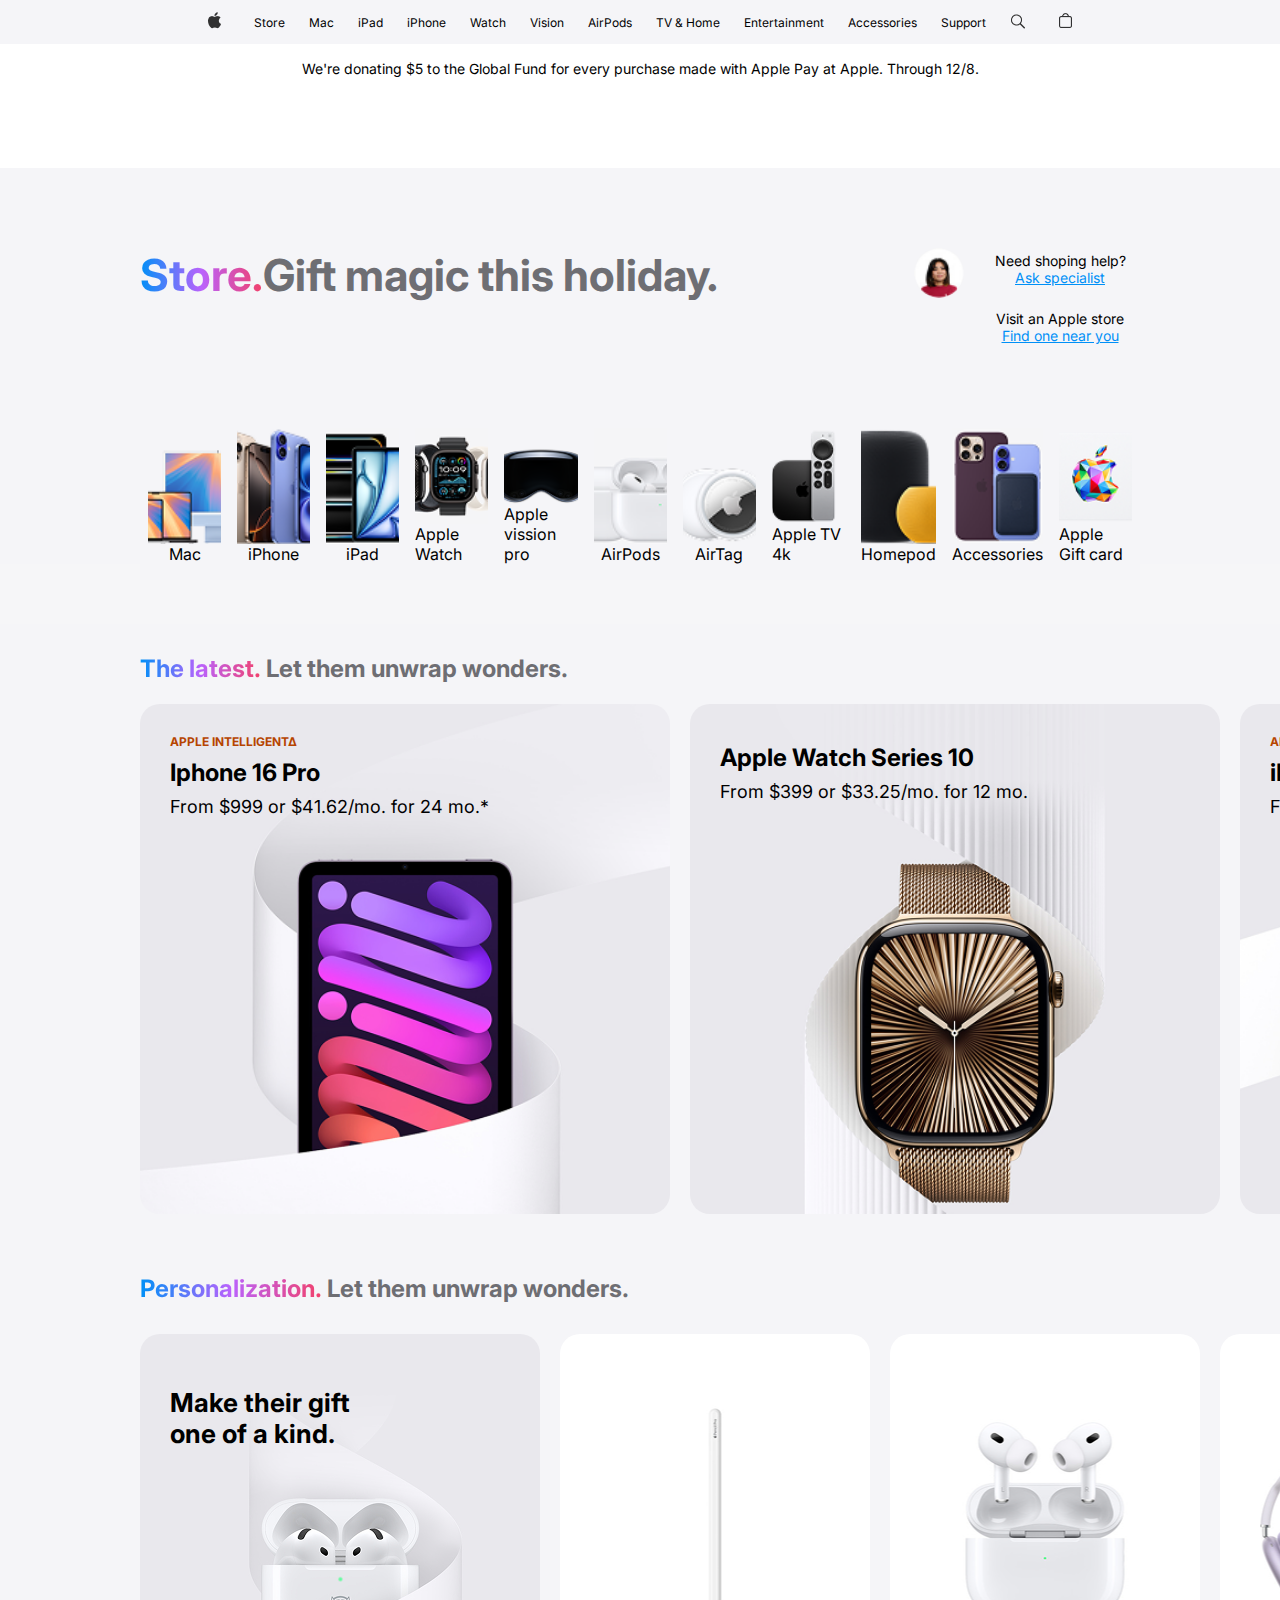
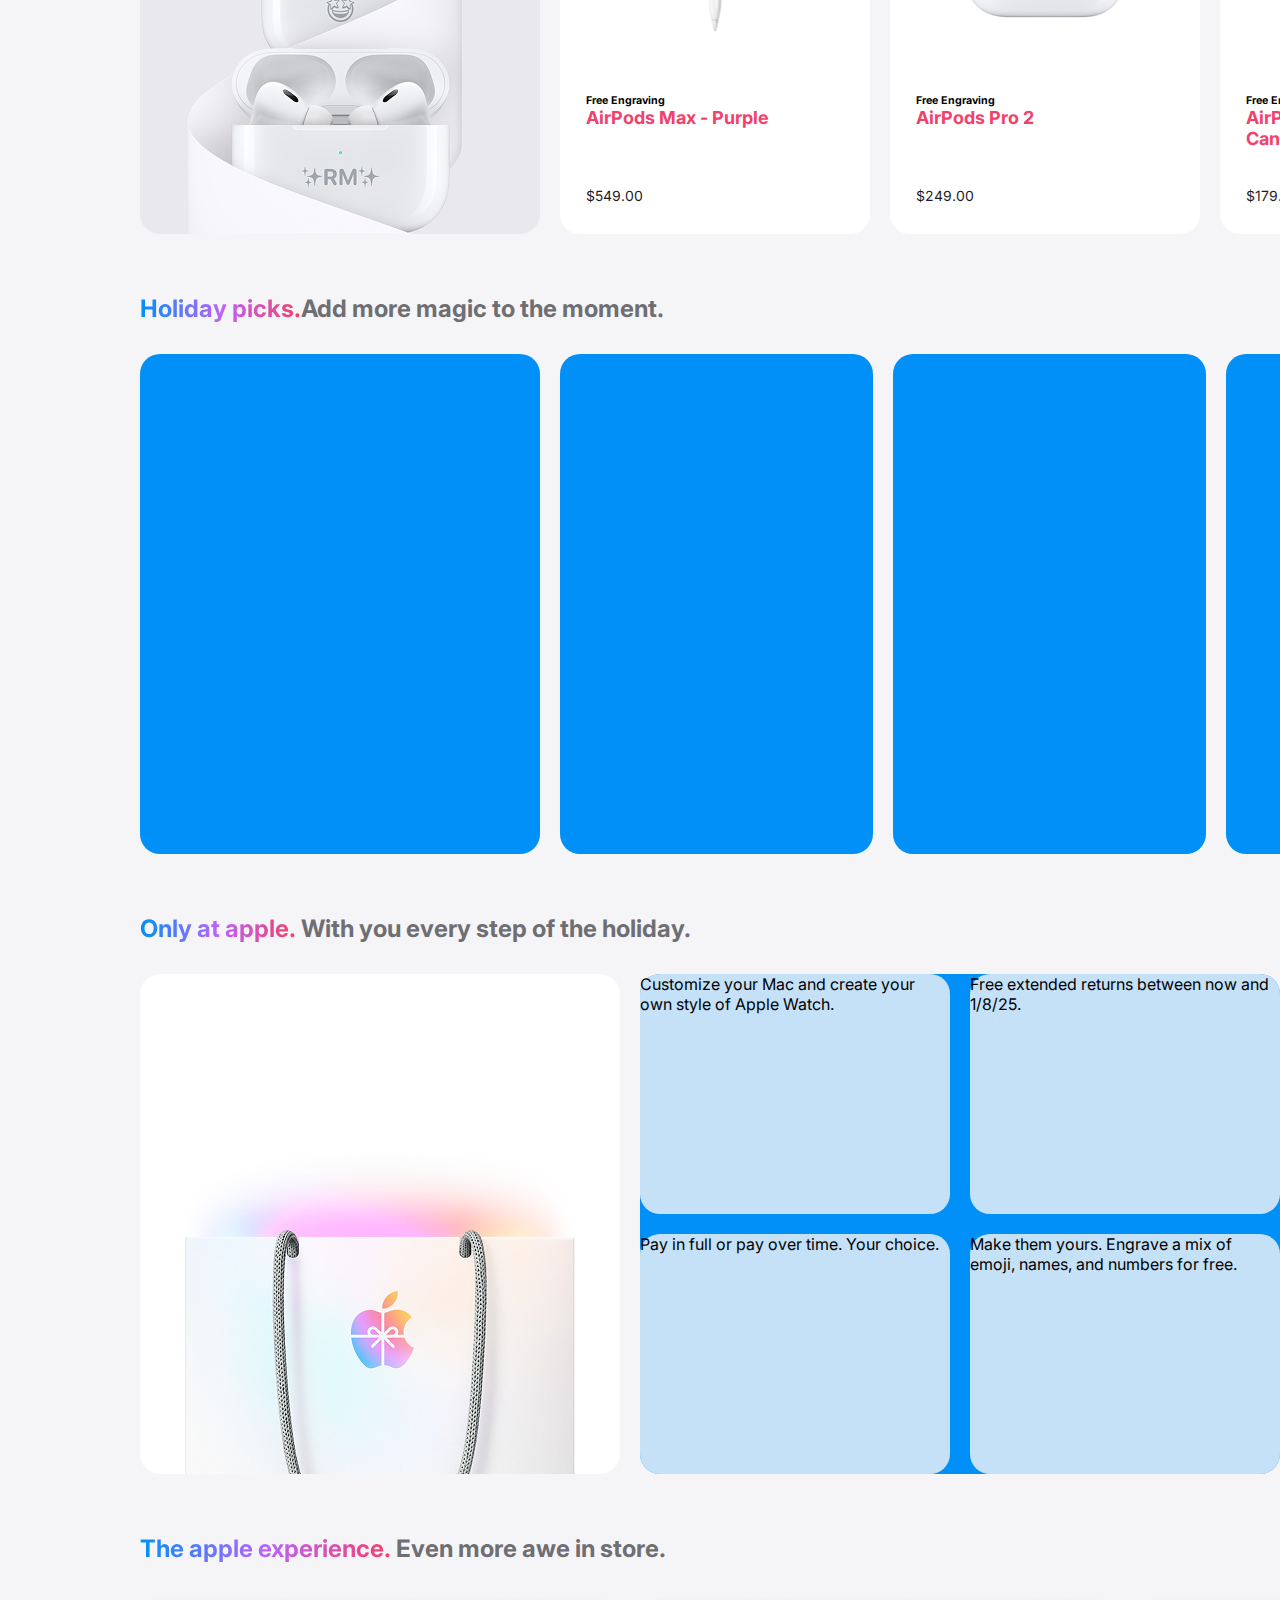
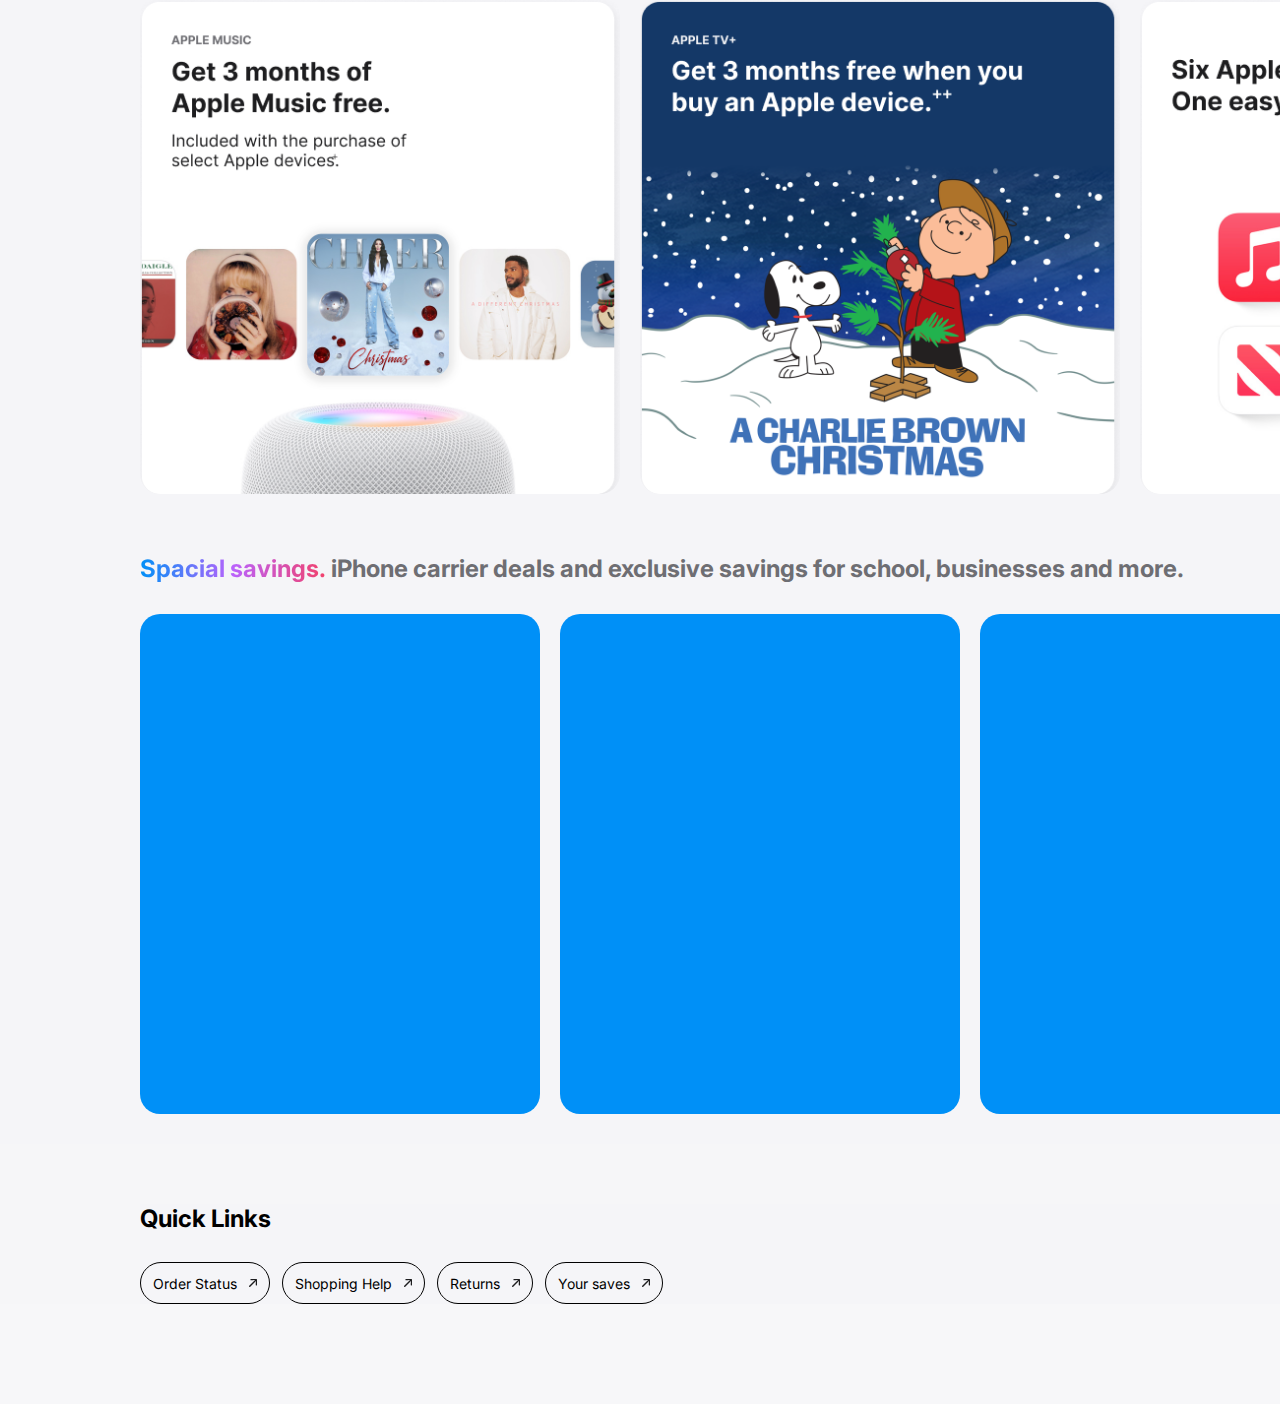
==== commit 6169dadd: "latest" ====
--- a/store.html
+++ b/store.html
@@ -204,30 +204,19 @@
         <div class="main-section04 section">
           <div></div>
           <div>
-            <div
-              style="
-                grid-row: 1 / 2;
-                grid-column: 1 / 2;
-                background-color: black;
-              "
-            ></div>
-            <div
-              style="grid-row: 1 / 2; grid-column: 2 / 3; background-color: red"
-            ></div>
-            <div
-              style="
-                grid-row: 2 / 3;
-                grid-column: 1 / 2;
-                background-color: blueviolet;
-              "
-            ></div>
-            <div
-              style="
-                grid-row: 2 / 3;
-                grid-column: 2 / 3;
-                background-color: greenyellow;
-              "
-            ></div>
+            <div style="grid-row: 1 / 2; grid-column: 1 / 2">
+              Customize your Mac and create your own style of Apple Watch.
+            </div>
+            <div style="grid-row: 1 / 2; grid-column: 2 / 3">
+              Free extended returns between now and 1/8/25.
+            </div>
+            <div style="grid-row: 2 / 3; grid-column: 1 / 2">
+              Pay in full or pay over time. Your choice.
+            </div>
+            <div style="grid-row: 2 / 3; grid-column: 2 / 3">
+              Make them yours. Engrave a mix of emoji, names, and numbers for
+              free.
+            </div>
           </div>
           <div></div>
           <div></div>
--- a/store.css
+++ b/store.css
@@ -4,9 +4,9 @@
   font-family: "inter";
   background: #f5f5f7cc;
 }
-/* body {
+body {
   overflow-x: hidden;
-} */
+}
 .header {
   width: 100vw;
   display: flex;
@@ -243,6 +243,9 @@
   grid-template-columns: repeat(2, 1fr);
   grid-template-rows: repeat(2, 1fr);
 }
+.main-section04 > div:nth-child(2) > div {
+  border-radius: 20px;
+}
 
 .main-section05 > div {
   width: 480px;
@@ -335,6 +338,10 @@
 .main-section02 div {
   background-color: white;
 }
+
+.main-section02 * {
+  background-color: white;
+}
 .main-section02 #zzz > h3 {
   font-size: 26px;
   font-weight: 700;
@@ -356,7 +363,7 @@
   align-items: center;
 }
 
-.main-section02 > div:not(#zzz) > div:first-child {
+.main-section02 > div:not(:first-child) > div:first-child {
   width: 230px;
   height: 230px;
   position: relative;
@@ -364,7 +371,6 @@
 }
 .main-section02 > div:not(#zzz) > div:last-child {
   width: 258px;
-  border: 1px solid #050505;
   margin-bottom: 30px;
   height: 110px;
   display: flex;
@@ -376,7 +382,6 @@
   margin-top: auto;
 }
 .main-section02 > div:not(#zzz) > div:last-child > h5 {
-  /* color: #1d1d1f; */
   font-size: 18px;
   font-weight: 700;
   color: #f2416b;
@@ -396,6 +401,32 @@
   background: url(./store-imgs/mainclass-imgs/airpods-4-anc-select-202409.png)
     center/cover no-repeat;
 }
-/* .main-section02 > div:nth-child(2) {
-  background: url(./store-imgs/mainclass-imgs/) center/cover no-repeat;
-} */
+
+.main-section04 > div:nth-child(1) {
+  background: url(./store-imgs/mainclass-imgs/store-card-50-holiday-delivery-pickup-202411.png)
+    center/cover no-repeat;
+}
+.main-section04 > div:nth-child(3) {
+  background: url(./store-imgs/mainclass-imgs/store-card-50-holiday-trade-in-202411.png)
+    center/cover no-repeat;
+}
+.main-section04 > div:nth-child(4) {
+  background: url(./store-imgs/mainclass-imgs/cd1a574c53bacf2396a17f1007bfc091.jpeg)
+    center/cover no-repeat;
+}
+.main-section05 > div:nth-child(1) {
+  background: url(./store-imgs/mainclass-imgs/Listitem.png) center/cover
+    no-repeat;
+}
+.main-section05 > div:nth-child(2) {
+  background: url(./store-imgs/mainclass-imgs/Listitem\(1\).png) center/cover
+    no-repeat;
+}
+.main-section05 > div:nth-child(3) {
+  background: url(./store-imgs/mainclass-imgs/Listitem\(2\).png) center/cover
+    no-repeat;
+}
+.main-section05 > div:nth-child(4) {
+  background: url(./store-imgs/mainclass-imgs/459dcec6247af385b50ac485e92e5a45.jpeg)
+    center/cover no-repeat;
+}
